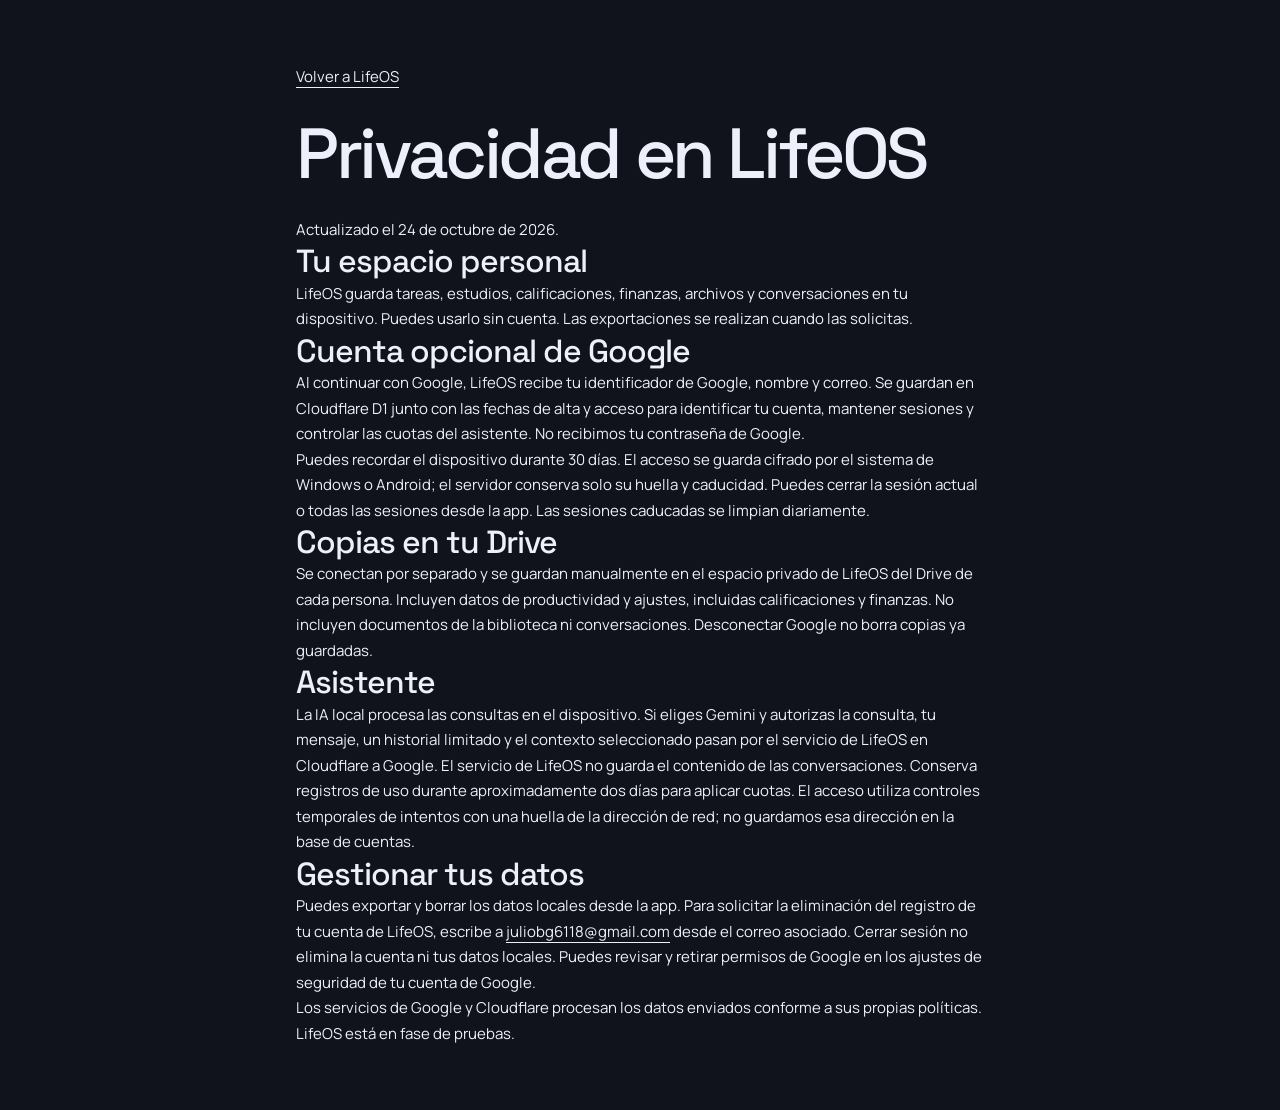
==== privacy.html @ 3baf035a "Publish LifeOS 1.5 downloads and account privacy information" ====
<!doctype html><html lang="es"><head><meta charset="utf-8"><meta name="viewport" content="width=device-width,initial-scale=1"><title>Privacidad · LifeOS</title><link rel="stylesheet" href="style.css"></head><body><main class="wrap" style="max-width:760px;padding-block:64px"><a href="./">Volver a LifeOS</a><h1>Privacidad en LifeOS</h1><p>Actualizado el 24 de octubre de 2026.</p><h2>Tu espacio personal</h2><p>LifeOS guarda tareas, estudios, calificaciones, finanzas, archivos y conversaciones en tu dispositivo. Puedes usarlo sin cuenta. Las exportaciones se realizan cuando las solicitas.</p><h2>Cuenta opcional de Google</h2><p>Al continuar con Google, LifeOS recibe tu identificador de Google, nombre y correo. Se guardan en Cloudflare D1 junto con las fechas de alta y acceso para identificar tu cuenta, mantener sesiones y controlar las cuotas del asistente. No recibimos tu contraseña de Google.</p><p>Puedes recordar el dispositivo durante 30 días. El acceso se guarda cifrado por el sistema de Windows o Android; el servidor conserva solo su huella y caducidad. Puedes cerrar la sesión actual o todas las sesiones desde la app. Las sesiones caducadas se limpian diariamente.</p><h2>Copias en tu Drive</h2><p>Se conectan por separado y se guardan manualmente en el espacio privado de LifeOS del Drive de cada persona. Incluyen datos de productividad y ajustes, incluidas calificaciones y finanzas. No incluyen documentos de la biblioteca ni conversaciones. Desconectar Google no borra copias ya guardadas.</p><h2>Asistente</h2><p>La IA local procesa las consultas en el dispositivo. Si eliges Gemini y autorizas la consulta, tu mensaje, un historial limitado y el contexto seleccionado pasan por el servicio de LifeOS en Cloudflare a Google. El servicio de LifeOS no guarda el contenido de las conversaciones. Conserva registros de uso durante aproximadamente dos días para aplicar cuotas. El acceso utiliza controles temporales de intentos con una huella de la dirección de red; no guardamos esa dirección en la base de cuentas.</p><h2>Gestionar tus datos</h2><p>Puedes exportar y borrar los datos locales desde la app. Para solicitar la eliminación del registro de tu cuenta de LifeOS, escribe a <a href="mailto:juliobg6118@gmail.com">juliobg6118@gmail.com</a> desde el correo asociado. Cerrar sesión no elimina la cuenta ni tus datos locales. Puedes revisar y retirar permisos de Google en los ajustes de seguridad de tu cuenta de Google.</p><p>Los servicios de Google y Cloudflare procesan los datos enviados conforme a sus propias políticas. LifeOS está en fase de pruebas.</p></main></body></html>
---- style.css ----
@font-face{font-family:Manrope;src:url('assets/Manrope.ttf') format('truetype');font-display:swap;font-weight:200 800}@font-face{font-family:Space;src:url('assets/SpaceGrotesk.ttf') format('truetype');font-display:swap;font-weight:300 700}
:root{color-scheme:dark;--bg:#10131b;--panel:#191e2a;--line:#303849;--text:#edf0fa;--muted:#a5b0c7;--purple:#b69aff;--cyan:#5de6ff}*{box-sizing:border-box}html{scroll-behavior:smooth;scroll-padding-top:30px}body{margin:0;background:var(--bg);color:var(--text);font:15px/1.7 Manrope,Arial,sans-serif}a{color:inherit;text-underline-offset:5px}a:focus-visible,summary:focus-visible{outline:3px solid var(--cyan);outline-offset:6px;border-radius:4px}.wrap{max-width:1160px;margin:auto;padding-inline:36px}.skip{position:fixed;top:-100px;left:20px;z-index:9;padding:10px 20px;background:var(--purple);color:var(--bg)}.skip:focus{top:15px}.masthead{min-height:109px;display:flex;align-items:center;justify-content:space-between;gap:25px}.brand{display:inline-flex;align-items:center;gap:12px;font:700 25px Space,Manrope,sans-serif;letter-spacing:-1px;text-decoration:none}.brand img{border-radius:9px}nav{display:flex;gap:30px;font-size:13px;color:var(--muted)}nav a{text-decoration:none}nav a:hover,.footer>a:last-child:hover{color:var(--purple)}.hero{display:grid;grid-template-columns:1fr 1fr;align-items:center;gap:68px;padding-top:55px;padding-bottom:105px}.release{display:inline-flex;gap:8px;align-items:center;color:#ccbaff;font-size:12px;letter-spacing:.1px}.dot{width:6px;height:6px;border-radius:50%;background:var(--purple)}h1,h2,h3,p{margin:0}h1,h2,h3{font-family:Space,Manrope,sans-serif}h1{font-size:clamp(48px,5.7vw,71px);line-height:1.06;letter-spacing:-3.4px;font-weight:500;margin:26px 0}h1 br{display:block}.intro>p{max-width:430px;color:var(--muted);font-size:16px;line-height:1.85}.hero-link{display:inline-flex;align-items:center;gap:24px;color:var(--purple);font-size:14px;margin-top:28px;text-decoration:none;font-weight:700}.hero-link span{font-size:24px}.preview{background:var(--panel);border:1px solid #3b4356;border-radius:18px;box-shadow:0 24px 60px #080a104d;transform:rotate(-2deg);overflow:hidden}.preview-top{display:flex;justify-content:space-between;align-items:center;gap:12px;padding:19px;border-bottom:1px solid var(--line);font-size:11px}.preview-top>span:first-child{display:flex;align-items:center;gap:9px;font-weight:700}.preview-tag{color:var(--muted);font-size:9px}.focus-demo{display:flex;justify-content:space-between;align-items:center;gap:15px;padding:29px 25px}.focus-demo>div:first-child{display:flex;flex-direction:column}.eyebrow{font-size:12px;color:var(--muted)}.timer{font:500 54px/1.5 Space,sans-serif;letter-spacing:-2px}.timer>span{color:var(--purple)}.focus-caption{font-size:10px;color:var(--muted)}.focus-ring{position:relative;width:109px;height:109px;flex-shrink:0}.focus-ring svg{width:100%;height:100%;transform:rotate(-90deg)}.focus-ring circle{stroke-width:4;fill:none}.track{stroke:#353d50}.progress{stroke:var(--purple);stroke-dasharray:210 270;stroke-linecap:round}.focus-ring>span{position:absolute;inset:0;display:grid;place-content:center;color:var(--purple);font-size:24px;padding-left:3px}.demo-list{padding:0 23px 22px}.demo-list>div{display:flex;align-items:center;gap:10px;border-top:1px solid var(--line);padding:15px 0;font-size:10px}.check{width:15px;height:15px;display:grid;place-content:center;background:var(--purple);border-radius:4px;color:var(--bg);font-size:11px}.check.empty{background:none;border:1px solid #66728b}.pill{margin-left:auto;font-size:8px;color:var(--muted);border:1px solid #414a5e;border-radius:4px;padding:1px 6px}.preview-bottom{display:flex;gap:12px;align-items:center;background:#232336;padding:17px 24px}.spark{font-size:25px;color:var(--purple)}.preview-bottom strong,.preview-bottom div>span{display:block;font-size:10px}.preview-bottom div>span{font-size:9px;color:var(--muted);margin-top:2px}.downloads{padding-bottom:75px}.section-heading{display:flex;justify-content:space-between;align-items:center;gap:20px;margin-bottom:28px}h2{font-size:32px;line-height:1.2;font-weight:500;letter-spacing:-1px}.section-heading p,.install-intro p{color:var(--muted);font-size:13px;margin-top:10px}.version{font:500 12px Space,sans-serif;padding:5px 12px;border:1px solid var(--line);border-radius:20px;color:var(--muted)}.platforms{display:grid;grid-template-columns:1fr 1fr;gap:22px}.platform{border:1px solid var(--line);border-radius:13px;padding:30px;display:flex;flex-direction:column;background:#151924}.android{border-top:3px solid var(--purple)}.windows{border-top:3px solid var(--cyan)}.platform-heading{display:flex;justify-content:space-between;align-items:center;margin-bottom:20px;color:var(--purple)}.windows .platform-heading{color:var(--cyan)}.format{color:var(--muted);font-size:11px}h3{font-size:30px;letter-spacing:-1px;font-weight:500}.platform-desc{font-size:13px;color:var(--muted);margin-top:8px}.platform ul{padding:0;list-style:none;line-height:2.2;font-size:12px;margin:23px 0 26px}.platform li:before{content:'✓';color:var(--purple);margin-right:10px}.download-button{display:flex;align-items:center;justify-content:space-between;background:var(--purple);color:#171025;padding:14px 18px;text-decoration:none;border-radius:7px;font-weight:800;font-size:13px;transition:background .15s}.download-button:hover{background:#c7afff}.download-button span{font-size:21px;line-height:1}.download-button.secondary{background:#232b3c;color:var(--text);border:1px solid #45506a;padding:13px 17px}.download-button.secondary:hover{background:#2f3b51}.download-note{font-size:11px;color:var(--muted);margin-top:17px;line-height:1.8}.warning strong{color:#f1c58a;font-weight:600}.download-footer{font-size:11px;color:var(--muted);text-align:center;margin-top:22px}.download-footer a{color:var(--text)}.included{background:#151924;border-block:1px solid var(--line)}.included-inner{display:grid;grid-template-columns:1fr 1.5fr;gap:100px;padding-top:45px;padding-bottom:45px;align-items:start}.included h2{font-size:29px}.included p{font-size:13px;color:var(--muted);margin-bottom:16px}.included p:last-child{margin-bottom:0}.included strong{color:var(--text);font-weight:600}.install{display:grid;grid-template-columns:1fr 1.5fr;gap:100px;padding-top:75px;padding-bottom:85px}.questions details{border-bottom:1px solid var(--line)}.questions details:first-child{border-top:1px solid var(--line)}summary{cursor:pointer;list-style:none;font-size:13px;font-weight:600;padding:19px 28px 19px 0;position:relative}summary::-webkit-details-marker{display:none}summary:after{content:'+';position:absolute;right:0;top:15px;color:var(--purple);font:24px Space,sans-serif}details[open] summary:after{content:'−'}.questions details>div{padding:0 22px 20px 0;font-size:12px;color:var(--muted)}.questions p+p{margin-top:12px}.footer{border-top:1px solid var(--line);display:flex;align-items:center;justify-content:space-between;gap:20px;min-height:108px;font-size:11px;color:var(--muted)}.footer .brand{color:var(--text);font-size:21px}.footer>a:last-child{text-decoration:none}::selection{background:#b69aff;color:#10131b}
.skip:not(:focus){clip-path:inset(50%);width:1px;height:1px;overflow:hidden;white-space:nowrap;padding:0}
.transfer-status{font-size:12px;color:var(--muted);margin-bottom:20px}.download-button[aria-disabled=true]{opacity:.55;cursor:wait}
@media(min-width:1450px){.hero{padding-top:80px;padding-bottom:115px}}
@media(max-width:850px){.wrap{padding-inline:25px}.hero{gap:30px;padding-top:40px;padding-bottom:75px}h1{letter-spacing:-2.5px}.preview-top{padding:14px}.focus-demo{padding:22px 17px}.timer{font-size:44px}.focus-ring{width:80px;height:80px}.focus-caption{font-size:8px}.demo-list{padding-inline:16px}.demo-list>div{font-size:9px}.pill{display:none}.included-inner,.install{gap:40px}.platform{padding:24px}.download-button{font-size:12px;padding-inline:14px}}
@media(max-width:620px){.wrap{padding-inline:22px}.masthead{min-height:85px}nav{gap:15px;font-size:11px}nav a:first-child{display:none}.brand{font-size:24px}.hero{grid-template-columns:1fr;gap:42px;padding-top:25px;padding-bottom:62px}.intro>p{font-size:15px;max-width:340px}h1{font-size:54px;letter-spacing:-2.7px;margin:23px 0}.hero-link{margin-top:20px}.preview{max-width:425px;transform:none;margin-inline:3px}.preview-top{padding:16px 19px}.preview-tag{font-size:9px}.focus-demo{padding:23px}.timer{font-size:51px}.focus-ring{width:96px;height:96px}.focus-caption{font-size:10px}.demo-list{padding-inline:22px}.demo-list>div{font-size:10px}.pill{display:block}h2{font-size:28px}.section-heading{align-items:start;margin-bottom:24px}.section-heading p{font-size:12px;max-width:240px}.version{font-size:10px;white-space:nowrap}.platforms{grid-template-columns:1fr;gap:20px}.platform{padding:26px}.download-button{font-size:13px;padding:15px 18px}.download-button.secondary{padding:14px 17px}.downloads{padding-bottom:45px}.download-footer{line-height:2}.download-footer a{display:block}.included-inner,.install{grid-template-columns:1fr;gap:25px}.included-inner{padding-top:34px;padding-bottom:34px}.included p{line-height:1.9}.install{padding-top:45px;padding-bottom:50px;gap:25px}.footer{padding-top:24px;padding-bottom:24px;display:grid;grid-template-columns:1fr 1fr;gap:12px}.footer .brand{font-size:22px}.footer p{text-align:right}.footer>a:last-child{grid-column:1/-1}summary{font-size:12px}.format{font-size:11px}}
@media(prefers-reduced-motion:reduce){html{scroll-behavior:auto}*{transition:none!important}}
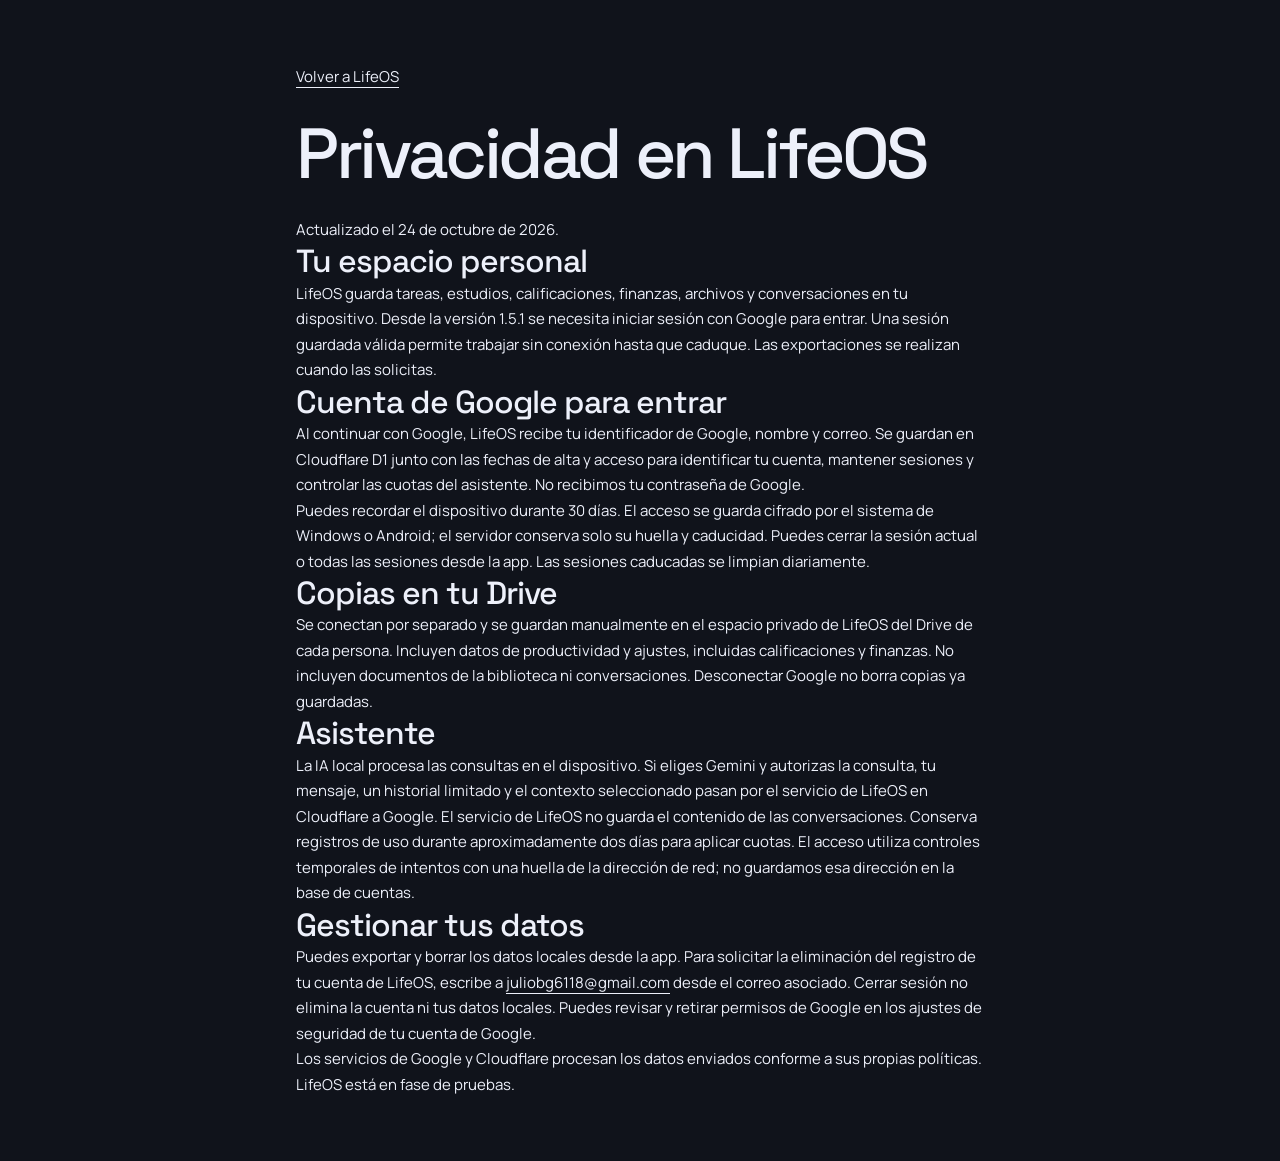
==== commit 987f74f5: "Publish LifeOS 1.5.1 with required sign-in" ====
--- a/privacy.html
+++ b/privacy.html
@@ -1 +1 @@
-<!doctype html><html lang="es"><head><meta charset="utf-8"><meta name="viewport" content="width=device-width,initial-scale=1"><title>Privacidad · LifeOS</title><link rel="stylesheet" href="style.css"></head><body><main class="wrap" style="max-width:760px;padding-block:64px"><a href="./">Volver a LifeOS</a><h1>Privacidad en LifeOS</h1><p>Actualizado el 24 de octubre de 2026.</p><h2>Tu espacio personal</h2><p>LifeOS guarda tareas, estudios, calificaciones, finanzas, archivos y conversaciones en tu dispositivo. Puedes usarlo sin cuenta. Las exportaciones se realizan cuando las solicitas.</p><h2>Cuenta opcional de Google</h2><p>Al continuar con Google, LifeOS recibe tu identificador de Google, nombre y correo. Se guardan en Cloudflare D1 junto con las fechas de alta y acceso para identificar tu cuenta, mantener sesiones y controlar las cuotas del asistente. No recibimos tu contraseña de Google.</p><p>Puedes recordar el dispositivo durante 30 días. El acceso se guarda cifrado por el sistema de Windows o Android; el servidor conserva solo su huella y caducidad. Puedes cerrar la sesión actual o todas las sesiones desde la app. Las sesiones caducadas se limpian diariamente.</p><h2>Copias en tu Drive</h2><p>Se conectan por separado y se guardan manualmente en el espacio privado de LifeOS del Drive de cada persona. Incluyen datos de productividad y ajustes, incluidas calificaciones y finanzas. No incluyen documentos de la biblioteca ni conversaciones. Desconectar Google no borra copias ya guardadas.</p><h2>Asistente</h2><p>La IA local procesa las consultas en el dispositivo. Si eliges Gemini y autorizas la consulta, tu mensaje, un historial limitado y el contexto seleccionado pasan por el servicio de LifeOS en Cloudflare a Google. El servicio de LifeOS no guarda el contenido de las conversaciones. Conserva registros de uso durante aproximadamente dos días para aplicar cuotas. El acceso utiliza controles temporales de intentos con una huella de la dirección de red; no guardamos esa dirección en la base de cuentas.</p><h2>Gestionar tus datos</h2><p>Puedes exportar y borrar los datos locales desde la app. Para solicitar la eliminación del registro de tu cuenta de LifeOS, escribe a <a href="mailto:juliobg6118@gmail.com">juliobg6118@gmail.com</a> desde el correo asociado. Cerrar sesión no elimina la cuenta ni tus datos locales. Puedes revisar y retirar permisos de Google en los ajustes de seguridad de tu cuenta de Google.</p><p>Los servicios de Google y Cloudflare procesan los datos enviados conforme a sus propias políticas. LifeOS está en fase de pruebas.</p></main></body></html>+<!doctype html><html lang="es"><head><meta charset="utf-8"><meta name="viewport" content="width=device-width,initial-scale=1"><title>Privacidad · LifeOS</title><link rel="stylesheet" href="style.css"></head><body><main class="wrap" style="max-width:760px;padding-block:64px"><a href="./">Volver a LifeOS</a><h1>Privacidad en LifeOS</h1><p>Actualizado el 24 de octubre de 2026.</p><h2>Tu espacio personal</h2><p>LifeOS guarda tareas, estudios, calificaciones, finanzas, archivos y conversaciones en tu dispositivo. Desde la versión 1.5.1 se necesita iniciar sesión con Google para entrar. Una sesión guardada válida permite trabajar sin conexión hasta que caduque. Las exportaciones se realizan cuando las solicitas.</p><h2>Cuenta de Google para entrar</h2><p>Al continuar con Google, LifeOS recibe tu identificador de Google, nombre y correo. Se guardan en Cloudflare D1 junto con las fechas de alta y acceso para identificar tu cuenta, mantener sesiones y controlar las cuotas del asistente. No recibimos tu contraseña de Google.</p><p>Puedes recordar el dispositivo durante 30 días. El acceso se guarda cifrado por el sistema de Windows o Android; el servidor conserva solo su huella y caducidad. Puedes cerrar la sesión actual o todas las sesiones desde la app. Las sesiones caducadas se limpian diariamente.</p><h2>Copias en tu Drive</h2><p>Se conectan por separado y se guardan manualmente en el espacio privado de LifeOS del Drive de cada persona. Incluyen datos de productividad y ajustes, incluidas calificaciones y finanzas. No incluyen documentos de la biblioteca ni conversaciones. Desconectar Google no borra copias ya guardadas.</p><h2>Asistente</h2><p>La IA local procesa las consultas en el dispositivo. Si eliges Gemini y autorizas la consulta, tu mensaje, un historial limitado y el contexto seleccionado pasan por el servicio de LifeOS en Cloudflare a Google. El servicio de LifeOS no guarda el contenido de las conversaciones. Conserva registros de uso durante aproximadamente dos días para aplicar cuotas. El acceso utiliza controles temporales de intentos con una huella de la dirección de red; no guardamos esa dirección en la base de cuentas.</p><h2>Gestionar tus datos</h2><p>Puedes exportar y borrar los datos locales desde la app. Para solicitar la eliminación del registro de tu cuenta de LifeOS, escribe a <a href="mailto:juliobg6118@gmail.com">juliobg6118@gmail.com</a> desde el correo asociado. Cerrar sesión no elimina la cuenta ni tus datos locales. Puedes revisar y retirar permisos de Google en los ajustes de seguridad de tu cuenta de Google.</p><p>Los servicios de Google y Cloudflare procesan los datos enviados conforme a sus propias políticas. LifeOS está en fase de pruebas.</p></main></body></html>
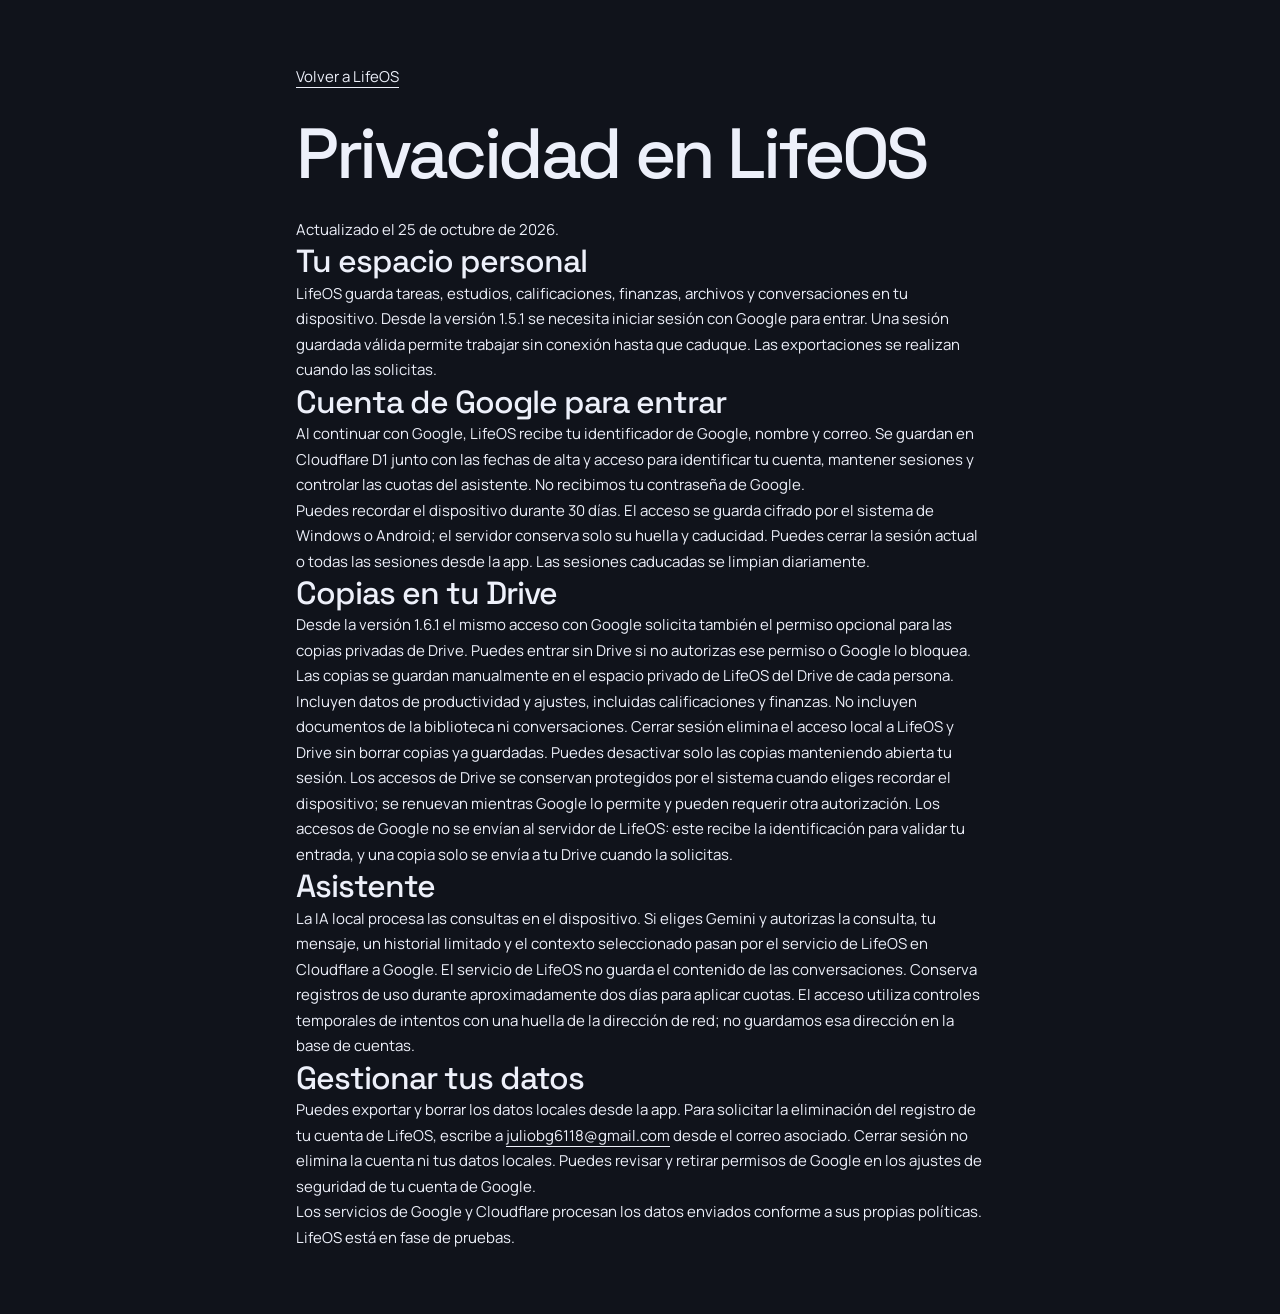
==== commit bb152822: "Ofrecer descargas 1.6.1 con acceso Google y Drive conjunto" ====
--- a/privacy.html
+++ b/privacy.html
@@ -1 +1 @@
-<!doctype html><html lang="es"><head><meta charset="utf-8"><meta name="viewport" content="width=device-width,initial-scale=1"><title>Privacidad · LifeOS</title><link rel="stylesheet" href="style.css"></head><body><main class="wrap" style="max-width:760px;padding-block:64px"><a href="./">Volver a LifeOS</a><h1>Privacidad en LifeOS</h1><p>Actualizado el 24 de octubre de 2026.</p><h2>Tu espacio personal</h2><p>LifeOS guarda tareas, estudios, calificaciones, finanzas, archivos y conversaciones en tu dispositivo. Desde la versión 1.5.1 se necesita iniciar sesión con Google para entrar. Una sesión guardada válida permite trabajar sin conexión hasta que caduque. Las exportaciones se realizan cuando las solicitas.</p><h2>Cuenta de Google para entrar</h2><p>Al continuar con Google, LifeOS recibe tu identificador de Google, nombre y correo. Se guardan en Cloudflare D1 junto con las fechas de alta y acceso para identificar tu cuenta, mantener sesiones y controlar las cuotas del asistente. No recibimos tu contraseña de Google.</p><p>Puedes recordar el dispositivo durante 30 días. El acceso se guarda cifrado por el sistema de Windows o Android; el servidor conserva solo su huella y caducidad. Puedes cerrar la sesión actual o todas las sesiones desde la app. Las sesiones caducadas se limpian diariamente.</p><h2>Copias en tu Drive</h2><p>Se conectan por separado y se guardan manualmente en el espacio privado de LifeOS del Drive de cada persona. Incluyen datos de productividad y ajustes, incluidas calificaciones y finanzas. No incluyen documentos de la biblioteca ni conversaciones. Desconectar Google no borra copias ya guardadas.</p><h2>Asistente</h2><p>La IA local procesa las consultas en el dispositivo. Si eliges Gemini y autorizas la consulta, tu mensaje, un historial limitado y el contexto seleccionado pasan por el servicio de LifeOS en Cloudflare a Google. El servicio de LifeOS no guarda el contenido de las conversaciones. Conserva registros de uso durante aproximadamente dos días para aplicar cuotas. El acceso utiliza controles temporales de intentos con una huella de la dirección de red; no guardamos esa dirección en la base de cuentas.</p><h2>Gestionar tus datos</h2><p>Puedes exportar y borrar los datos locales desde la app. Para solicitar la eliminación del registro de tu cuenta de LifeOS, escribe a <a href="mailto:juliobg6118@gmail.com">juliobg6118@gmail.com</a> desde el correo asociado. Cerrar sesión no elimina la cuenta ni tus datos locales. Puedes revisar y retirar permisos de Google en los ajustes de seguridad de tu cuenta de Google.</p><p>Los servicios de Google y Cloudflare procesan los datos enviados conforme a sus propias políticas. LifeOS está en fase de pruebas.</p></main></body></html>+<!doctype html><html lang="es"><head><meta charset="utf-8"><meta name="viewport" content="width=device-width,initial-scale=1"><title>Privacidad · LifeOS</title><link rel="stylesheet" href="style.css"></head><body><main class="wrap" style="max-width:760px;padding-block:64px"><a href="./">Volver a LifeOS</a><h1>Privacidad en LifeOS</h1><p>Actualizado el 25 de octubre de 2026.</p><h2>Tu espacio personal</h2><p>LifeOS guarda tareas, estudios, calificaciones, finanzas, archivos y conversaciones en tu dispositivo. Desde la versión 1.5.1 se necesita iniciar sesión con Google para entrar. Una sesión guardada válida permite trabajar sin conexión hasta que caduque. Las exportaciones se realizan cuando las solicitas.</p><h2>Cuenta de Google para entrar</h2><p>Al continuar con Google, LifeOS recibe tu identificador de Google, nombre y correo. Se guardan en Cloudflare D1 junto con las fechas de alta y acceso para identificar tu cuenta, mantener sesiones y controlar las cuotas del asistente. No recibimos tu contraseña de Google.</p><p>Puedes recordar el dispositivo durante 30 días. El acceso se guarda cifrado por el sistema de Windows o Android; el servidor conserva solo su huella y caducidad. Puedes cerrar la sesión actual o todas las sesiones desde la app. Las sesiones caducadas se limpian diariamente.</p><h2>Copias en tu Drive</h2><p>Desde la versión 1.6.1 el mismo acceso con Google solicita también el permiso opcional para las copias privadas de Drive. Puedes entrar sin Drive si no autorizas ese permiso o Google lo bloquea. Las copias se guardan manualmente en el espacio privado de LifeOS del Drive de cada persona. Incluyen datos de productividad y ajustes, incluidas calificaciones y finanzas. No incluyen documentos de la biblioteca ni conversaciones. Cerrar sesión elimina el acceso local a LifeOS y Drive sin borrar copias ya guardadas. Puedes desactivar solo las copias manteniendo abierta tu sesión. Los accesos de Drive se conservan protegidos por el sistema cuando eliges recordar el dispositivo; se renuevan mientras Google lo permite y pueden requerir otra autorización. Los accesos de Google no se envían al servidor de LifeOS: este recibe la identificación para validar tu entrada, y una copia solo se envía a tu Drive cuando la solicitas.</p><h2>Asistente</h2><p>La IA local procesa las consultas en el dispositivo. Si eliges Gemini y autorizas la consulta, tu mensaje, un historial limitado y el contexto seleccionado pasan por el servicio de LifeOS en Cloudflare a Google. El servicio de LifeOS no guarda el contenido de las conversaciones. Conserva registros de uso durante aproximadamente dos días para aplicar cuotas. El acceso utiliza controles temporales de intentos con una huella de la dirección de red; no guardamos esa dirección en la base de cuentas.</p><h2>Gestionar tus datos</h2><p>Puedes exportar y borrar los datos locales desde la app. Para solicitar la eliminación del registro de tu cuenta de LifeOS, escribe a <a href="mailto:juliobg6118@gmail.com">juliobg6118@gmail.com</a> desde el correo asociado. Cerrar sesión no elimina la cuenta ni tus datos locales. Puedes revisar y retirar permisos de Google en los ajustes de seguridad de tu cuenta de Google.</p><p>Los servicios de Google y Cloudflare procesan los datos enviados conforme a sus propias políticas. LifeOS está en fase de pruebas.</p></main></body></html>
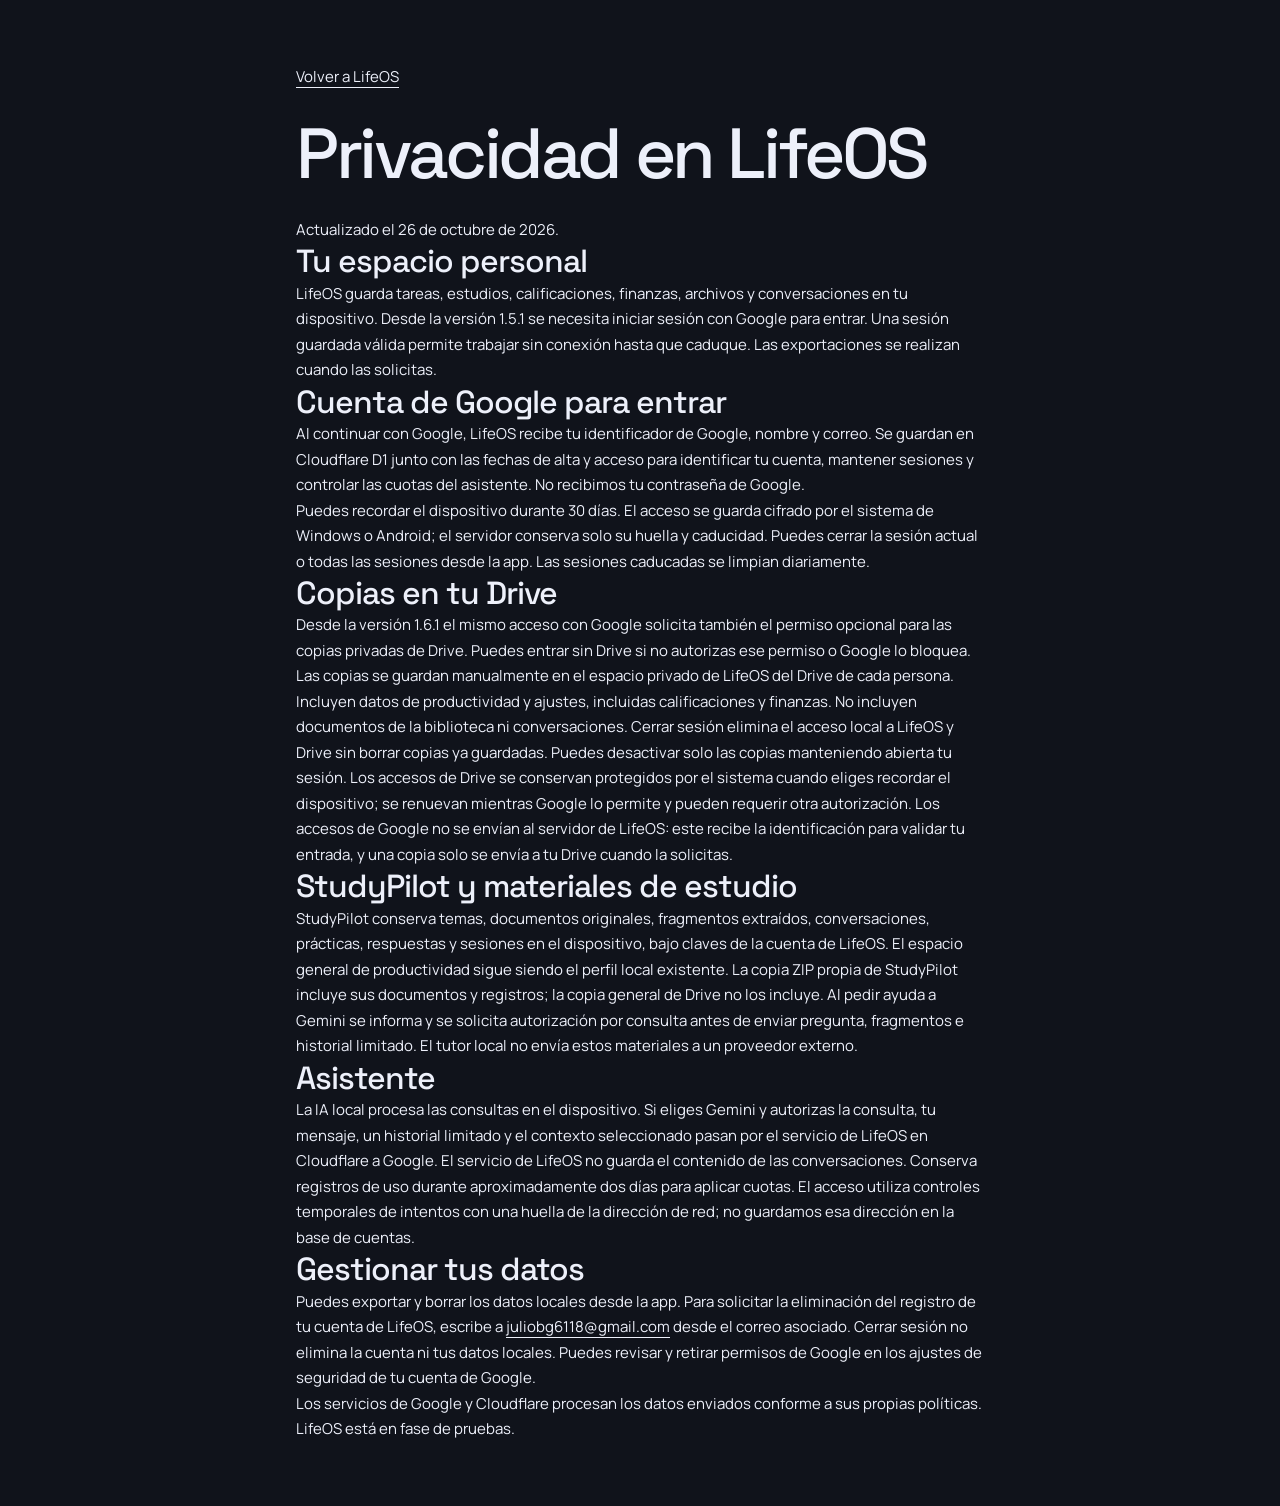
==== commit 23696a02: "Publicar descargas 1.7.0 con StudyPilot y gráficos 3D" ====
--- a/privacy.html
+++ b/privacy.html
@@ -1 +1 @@
-<!doctype html><html lang="es"><head><meta charset="utf-8"><meta name="viewport" content="width=device-width,initial-scale=1"><title>Privacidad · LifeOS</title><link rel="stylesheet" href="style.css"></head><body><main class="wrap" style="max-width:760px;padding-block:64px"><a href="./">Volver a LifeOS</a><h1>Privacidad en LifeOS</h1><p>Actualizado el 25 de octubre de 2026.</p><h2>Tu espacio personal</h2><p>LifeOS guarda tareas, estudios, calificaciones, finanzas, archivos y conversaciones en tu dispositivo. Desde la versión 1.5.1 se necesita iniciar sesión con Google para entrar. Una sesión guardada válida permite trabajar sin conexión hasta que caduque. Las exportaciones se realizan cuando las solicitas.</p><h2>Cuenta de Google para entrar</h2><p>Al continuar con Google, LifeOS recibe tu identificador de Google, nombre y correo. Se guardan en Cloudflare D1 junto con las fechas de alta y acceso para identificar tu cuenta, mantener sesiones y controlar las cuotas del asistente. No recibimos tu contraseña de Google.</p><p>Puedes recordar el dispositivo durante 30 días. El acceso se guarda cifrado por el sistema de Windows o Android; el servidor conserva solo su huella y caducidad. Puedes cerrar la sesión actual o todas las sesiones desde la app. Las sesiones caducadas se limpian diariamente.</p><h2>Copias en tu Drive</h2><p>Desde la versión 1.6.1 el mismo acceso con Google solicita también el permiso opcional para las copias privadas de Drive. Puedes entrar sin Drive si no autorizas ese permiso o Google lo bloquea. Las copias se guardan manualmente en el espacio privado de LifeOS del Drive de cada persona. Incluyen datos de productividad y ajustes, incluidas calificaciones y finanzas. No incluyen documentos de la biblioteca ni conversaciones. Cerrar sesión elimina el acceso local a LifeOS y Drive sin borrar copias ya guardadas. Puedes desactivar solo las copias manteniendo abierta tu sesión. Los accesos de Drive se conservan protegidos por el sistema cuando eliges recordar el dispositivo; se renuevan mientras Google lo permite y pueden requerir otra autorización. Los accesos de Google no se envían al servidor de LifeOS: este recibe la identificación para validar tu entrada, y una copia solo se envía a tu Drive cuando la solicitas.</p><h2>Asistente</h2><p>La IA local procesa las consultas en el dispositivo. Si eliges Gemini y autorizas la consulta, tu mensaje, un historial limitado y el contexto seleccionado pasan por el servicio de LifeOS en Cloudflare a Google. El servicio de LifeOS no guarda el contenido de las conversaciones. Conserva registros de uso durante aproximadamente dos días para aplicar cuotas. El acceso utiliza controles temporales de intentos con una huella de la dirección de red; no guardamos esa dirección en la base de cuentas.</p><h2>Gestionar tus datos</h2><p>Puedes exportar y borrar los datos locales desde la app. Para solicitar la eliminación del registro de tu cuenta de LifeOS, escribe a <a href="mailto:juliobg6118@gmail.com">juliobg6118@gmail.com</a> desde el correo asociado. Cerrar sesión no elimina la cuenta ni tus datos locales. Puedes revisar y retirar permisos de Google en los ajustes de seguridad de tu cuenta de Google.</p><p>Los servicios de Google y Cloudflare procesan los datos enviados conforme a sus propias políticas. LifeOS está en fase de pruebas.</p></main></body></html>+<!doctype html><html lang="es"><head><meta charset="utf-8"><meta name="viewport" content="width=device-width,initial-scale=1"><title>Privacidad · LifeOS</title><link rel="stylesheet" href="style.css"></head><body><main class="wrap" style="max-width:760px;padding-block:64px"><a href="./">Volver a LifeOS</a><h1>Privacidad en LifeOS</h1><p>Actualizado el 26 de octubre de 2026.</p><h2>Tu espacio personal</h2><p>LifeOS guarda tareas, estudios, calificaciones, finanzas, archivos y conversaciones en tu dispositivo. Desde la versión 1.5.1 se necesita iniciar sesión con Google para entrar. Una sesión guardada válida permite trabajar sin conexión hasta que caduque. Las exportaciones se realizan cuando las solicitas.</p><h2>Cuenta de Google para entrar</h2><p>Al continuar con Google, LifeOS recibe tu identificador de Google, nombre y correo. Se guardan en Cloudflare D1 junto con las fechas de alta y acceso para identificar tu cuenta, mantener sesiones y controlar las cuotas del asistente. No recibimos tu contraseña de Google.</p><p>Puedes recordar el dispositivo durante 30 días. El acceso se guarda cifrado por el sistema de Windows o Android; el servidor conserva solo su huella y caducidad. Puedes cerrar la sesión actual o todas las sesiones desde la app. Las sesiones caducadas se limpian diariamente.</p><h2>Copias en tu Drive</h2><p>Desde la versión 1.6.1 el mismo acceso con Google solicita también el permiso opcional para las copias privadas de Drive. Puedes entrar sin Drive si no autorizas ese permiso o Google lo bloquea. Las copias se guardan manualmente en el espacio privado de LifeOS del Drive de cada persona. Incluyen datos de productividad y ajustes, incluidas calificaciones y finanzas. No incluyen documentos de la biblioteca ni conversaciones. Cerrar sesión elimina el acceso local a LifeOS y Drive sin borrar copias ya guardadas. Puedes desactivar solo las copias manteniendo abierta tu sesión. Los accesos de Drive se conservan protegidos por el sistema cuando eliges recordar el dispositivo; se renuevan mientras Google lo permite y pueden requerir otra autorización. Los accesos de Google no se envían al servidor de LifeOS: este recibe la identificación para validar tu entrada, y una copia solo se envía a tu Drive cuando la solicitas.</p><h2>StudyPilot y materiales de estudio</h2><p>StudyPilot conserva temas, documentos originales, fragmentos extraídos, conversaciones, prácticas, respuestas y sesiones en el dispositivo, bajo claves de la cuenta de LifeOS. El espacio general de productividad sigue siendo el perfil local existente. La copia ZIP propia de StudyPilot incluye sus documentos y registros; la copia general de Drive no los incluye. Al pedir ayuda a Gemini se informa y se solicita autorización por consulta antes de enviar pregunta, fragmentos e historial limitado. El tutor local no envía estos materiales a un proveedor externo.</p><h2>Asistente</h2><p>La IA local procesa las consultas en el dispositivo. Si eliges Gemini y autorizas la consulta, tu mensaje, un historial limitado y el contexto seleccionado pasan por el servicio de LifeOS en Cloudflare a Google. El servicio de LifeOS no guarda el contenido de las conversaciones. Conserva registros de uso durante aproximadamente dos días para aplicar cuotas. El acceso utiliza controles temporales de intentos con una huella de la dirección de red; no guardamos esa dirección en la base de cuentas.</p><h2>Gestionar tus datos</h2><p>Puedes exportar y borrar los datos locales desde la app. Para solicitar la eliminación del registro de tu cuenta de LifeOS, escribe a <a href="mailto:juliobg6118@gmail.com">juliobg6118@gmail.com</a> desde el correo asociado. Cerrar sesión no elimina la cuenta ni tus datos locales. Puedes revisar y retirar permisos de Google en los ajustes de seguridad de tu cuenta de Google.</p><p>Los servicios de Google y Cloudflare procesan los datos enviados conforme a sus propias políticas. LifeOS está en fase de pruebas.</p></main></body></html>
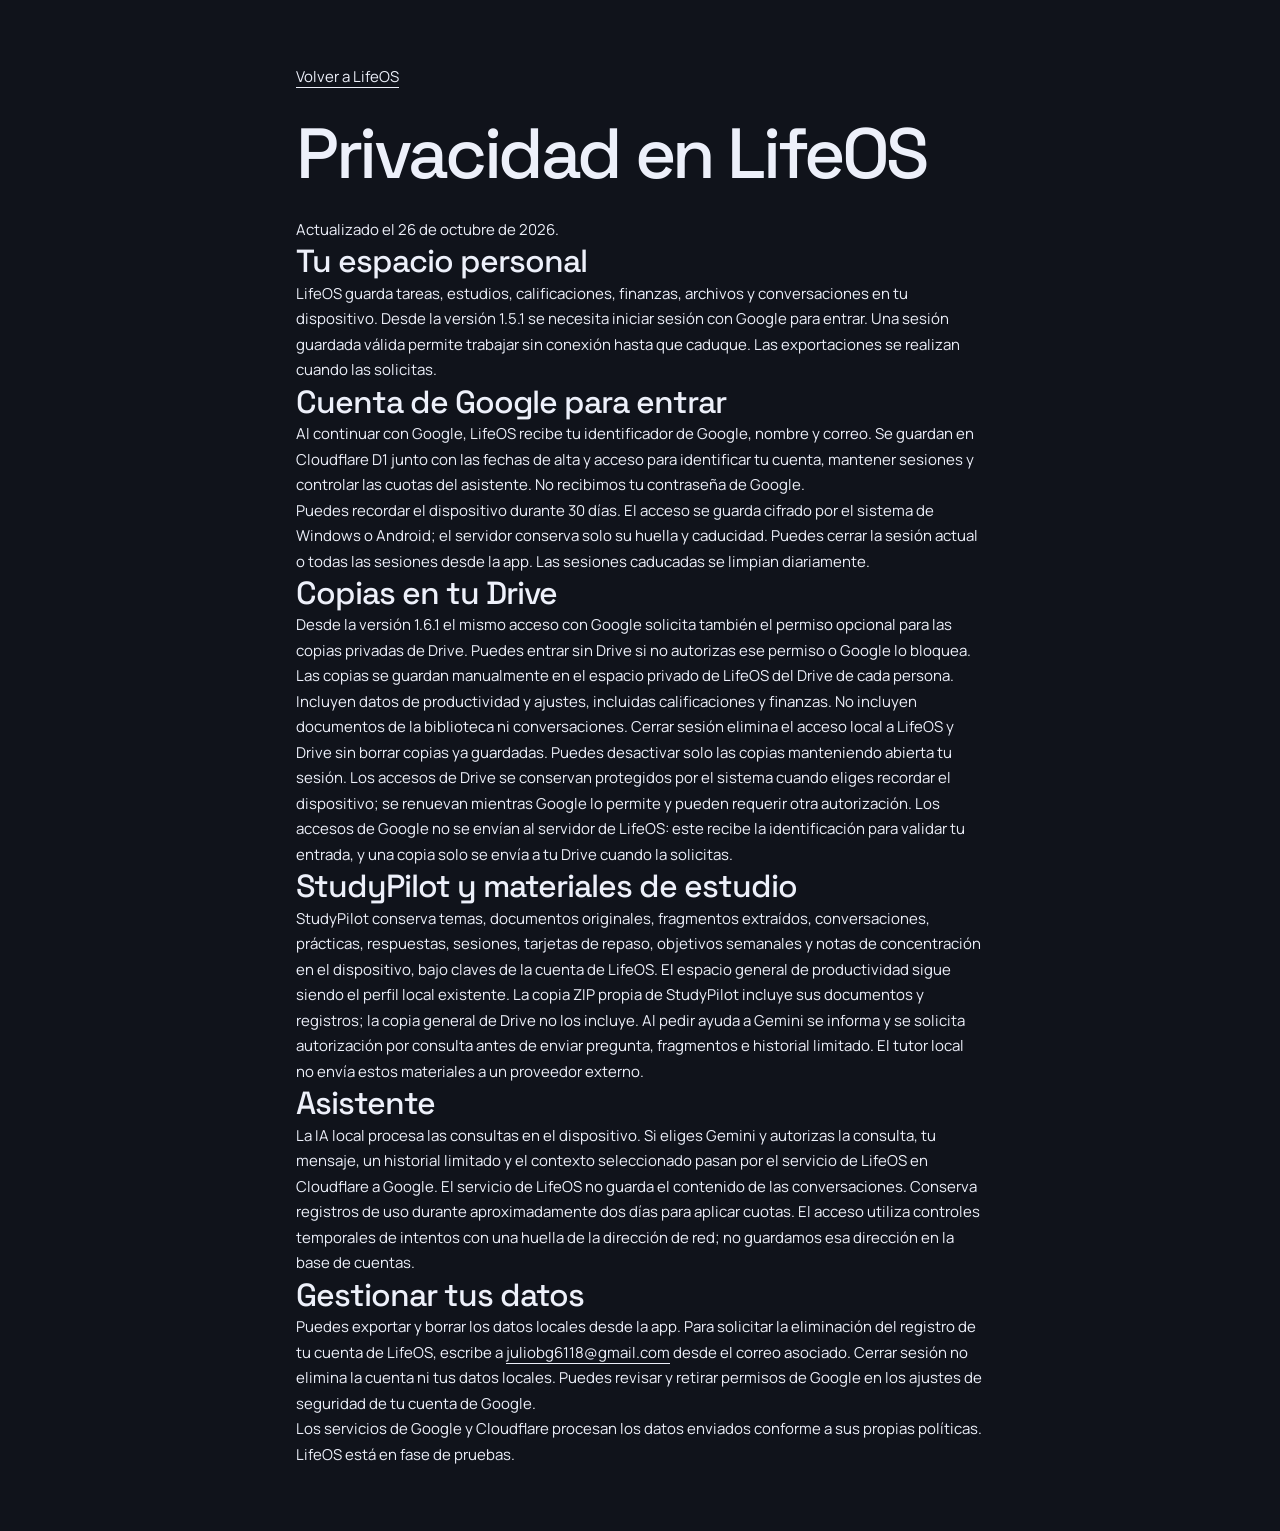
==== commit a93a1131: "Publish LifeOS 1.8 downloads and study tools information" ====
--- a/privacy.html
+++ b/privacy.html
@@ -1 +1 @@
-<!doctype html><html lang="es"><head><meta charset="utf-8"><meta name="viewport" content="width=device-width,initial-scale=1"><title>Privacidad · LifeOS</title><link rel="stylesheet" href="style.css"></head><body><main class="wrap" style="max-width:760px;padding-block:64px"><a href="./">Volver a LifeOS</a><h1>Privacidad en LifeOS</h1><p>Actualizado el 26 de octubre de 2026.</p><h2>Tu espacio personal</h2><p>LifeOS guarda tareas, estudios, calificaciones, finanzas, archivos y conversaciones en tu dispositivo. Desde la versión 1.5.1 se necesita iniciar sesión con Google para entrar. Una sesión guardada válida permite trabajar sin conexión hasta que caduque. Las exportaciones se realizan cuando las solicitas.</p><h2>Cuenta de Google para entrar</h2><p>Al continuar con Google, LifeOS recibe tu identificador de Google, nombre y correo. Se guardan en Cloudflare D1 junto con las fechas de alta y acceso para identificar tu cuenta, mantener sesiones y controlar las cuotas del asistente. No recibimos tu contraseña de Google.</p><p>Puedes recordar el dispositivo durante 30 días. El acceso se guarda cifrado por el sistema de Windows o Android; el servidor conserva solo su huella y caducidad. Puedes cerrar la sesión actual o todas las sesiones desde la app. Las sesiones caducadas se limpian diariamente.</p><h2>Copias en tu Drive</h2><p>Desde la versión 1.6.1 el mismo acceso con Google solicita también el permiso opcional para las copias privadas de Drive. Puedes entrar sin Drive si no autorizas ese permiso o Google lo bloquea. Las copias se guardan manualmente en el espacio privado de LifeOS del Drive de cada persona. Incluyen datos de productividad y ajustes, incluidas calificaciones y finanzas. No incluyen documentos de la biblioteca ni conversaciones. Cerrar sesión elimina el acceso local a LifeOS y Drive sin borrar copias ya guardadas. Puedes desactivar solo las copias manteniendo abierta tu sesión. Los accesos de Drive se conservan protegidos por el sistema cuando eliges recordar el dispositivo; se renuevan mientras Google lo permite y pueden requerir otra autorización. Los accesos de Google no se envían al servidor de LifeOS: este recibe la identificación para validar tu entrada, y una copia solo se envía a tu Drive cuando la solicitas.</p><h2>StudyPilot y materiales de estudio</h2><p>StudyPilot conserva temas, documentos originales, fragmentos extraídos, conversaciones, prácticas, respuestas y sesiones en el dispositivo, bajo claves de la cuenta de LifeOS. El espacio general de productividad sigue siendo el perfil local existente. La copia ZIP propia de StudyPilot incluye sus documentos y registros; la copia general de Drive no los incluye. Al pedir ayuda a Gemini se informa y se solicita autorización por consulta antes de enviar pregunta, fragmentos e historial limitado. El tutor local no envía estos materiales a un proveedor externo.</p><h2>Asistente</h2><p>La IA local procesa las consultas en el dispositivo. Si eliges Gemini y autorizas la consulta, tu mensaje, un historial limitado y el contexto seleccionado pasan por el servicio de LifeOS en Cloudflare a Google. El servicio de LifeOS no guarda el contenido de las conversaciones. Conserva registros de uso durante aproximadamente dos días para aplicar cuotas. El acceso utiliza controles temporales de intentos con una huella de la dirección de red; no guardamos esa dirección en la base de cuentas.</p><h2>Gestionar tus datos</h2><p>Puedes exportar y borrar los datos locales desde la app. Para solicitar la eliminación del registro de tu cuenta de LifeOS, escribe a <a href="mailto:juliobg6118@gmail.com">juliobg6118@gmail.com</a> desde el correo asociado. Cerrar sesión no elimina la cuenta ni tus datos locales. Puedes revisar y retirar permisos de Google en los ajustes de seguridad de tu cuenta de Google.</p><p>Los servicios de Google y Cloudflare procesan los datos enviados conforme a sus propias políticas. LifeOS está en fase de pruebas.</p></main></body></html>+<!doctype html><html lang="es"><head><meta charset="utf-8"><meta name="viewport" content="width=device-width,initial-scale=1"><title>Privacidad · LifeOS</title><link rel="stylesheet" href="style.css"></head><body><main class="wrap" style="max-width:760px;padding-block:64px"><a href="./">Volver a LifeOS</a><h1>Privacidad en LifeOS</h1><p>Actualizado el 26 de octubre de 2026.</p><h2>Tu espacio personal</h2><p>LifeOS guarda tareas, estudios, calificaciones, finanzas, archivos y conversaciones en tu dispositivo. Desde la versión 1.5.1 se necesita iniciar sesión con Google para entrar. Una sesión guardada válida permite trabajar sin conexión hasta que caduque. Las exportaciones se realizan cuando las solicitas.</p><h2>Cuenta de Google para entrar</h2><p>Al continuar con Google, LifeOS recibe tu identificador de Google, nombre y correo. Se guardan en Cloudflare D1 junto con las fechas de alta y acceso para identificar tu cuenta, mantener sesiones y controlar las cuotas del asistente. No recibimos tu contraseña de Google.</p><p>Puedes recordar el dispositivo durante 30 días. El acceso se guarda cifrado por el sistema de Windows o Android; el servidor conserva solo su huella y caducidad. Puedes cerrar la sesión actual o todas las sesiones desde la app. Las sesiones caducadas se limpian diariamente.</p><h2>Copias en tu Drive</h2><p>Desde la versión 1.6.1 el mismo acceso con Google solicita también el permiso opcional para las copias privadas de Drive. Puedes entrar sin Drive si no autorizas ese permiso o Google lo bloquea. Las copias se guardan manualmente en el espacio privado de LifeOS del Drive de cada persona. Incluyen datos de productividad y ajustes, incluidas calificaciones y finanzas. No incluyen documentos de la biblioteca ni conversaciones. Cerrar sesión elimina el acceso local a LifeOS y Drive sin borrar copias ya guardadas. Puedes desactivar solo las copias manteniendo abierta tu sesión. Los accesos de Drive se conservan protegidos por el sistema cuando eliges recordar el dispositivo; se renuevan mientras Google lo permite y pueden requerir otra autorización. Los accesos de Google no se envían al servidor de LifeOS: este recibe la identificación para validar tu entrada, y una copia solo se envía a tu Drive cuando la solicitas.</p><h2>StudyPilot y materiales de estudio</h2><p>StudyPilot conserva temas, documentos originales, fragmentos extraídos, conversaciones, prácticas, respuestas, sesiones, tarjetas de repaso, objetivos semanales y notas de concentración en el dispositivo, bajo claves de la cuenta de LifeOS. El espacio general de productividad sigue siendo el perfil local existente. La copia ZIP propia de StudyPilot incluye sus documentos y registros; la copia general de Drive no los incluye. Al pedir ayuda a Gemini se informa y se solicita autorización por consulta antes de enviar pregunta, fragmentos e historial limitado. El tutor local no envía estos materiales a un proveedor externo.</p><h2>Asistente</h2><p>La IA local procesa las consultas en el dispositivo. Si eliges Gemini y autorizas la consulta, tu mensaje, un historial limitado y el contexto seleccionado pasan por el servicio de LifeOS en Cloudflare a Google. El servicio de LifeOS no guarda el contenido de las conversaciones. Conserva registros de uso durante aproximadamente dos días para aplicar cuotas. El acceso utiliza controles temporales de intentos con una huella de la dirección de red; no guardamos esa dirección en la base de cuentas.</p><h2>Gestionar tus datos</h2><p>Puedes exportar y borrar los datos locales desde la app. Para solicitar la eliminación del registro de tu cuenta de LifeOS, escribe a <a href="mailto:juliobg6118@gmail.com">juliobg6118@gmail.com</a> desde el correo asociado. Cerrar sesión no elimina la cuenta ni tus datos locales. Puedes revisar y retirar permisos de Google en los ajustes de seguridad de tu cuenta de Google.</p><p>Los servicios de Google y Cloudflare procesan los datos enviados conforme a sus propias políticas. LifeOS está en fase de pruebas.</p></main></body></html>
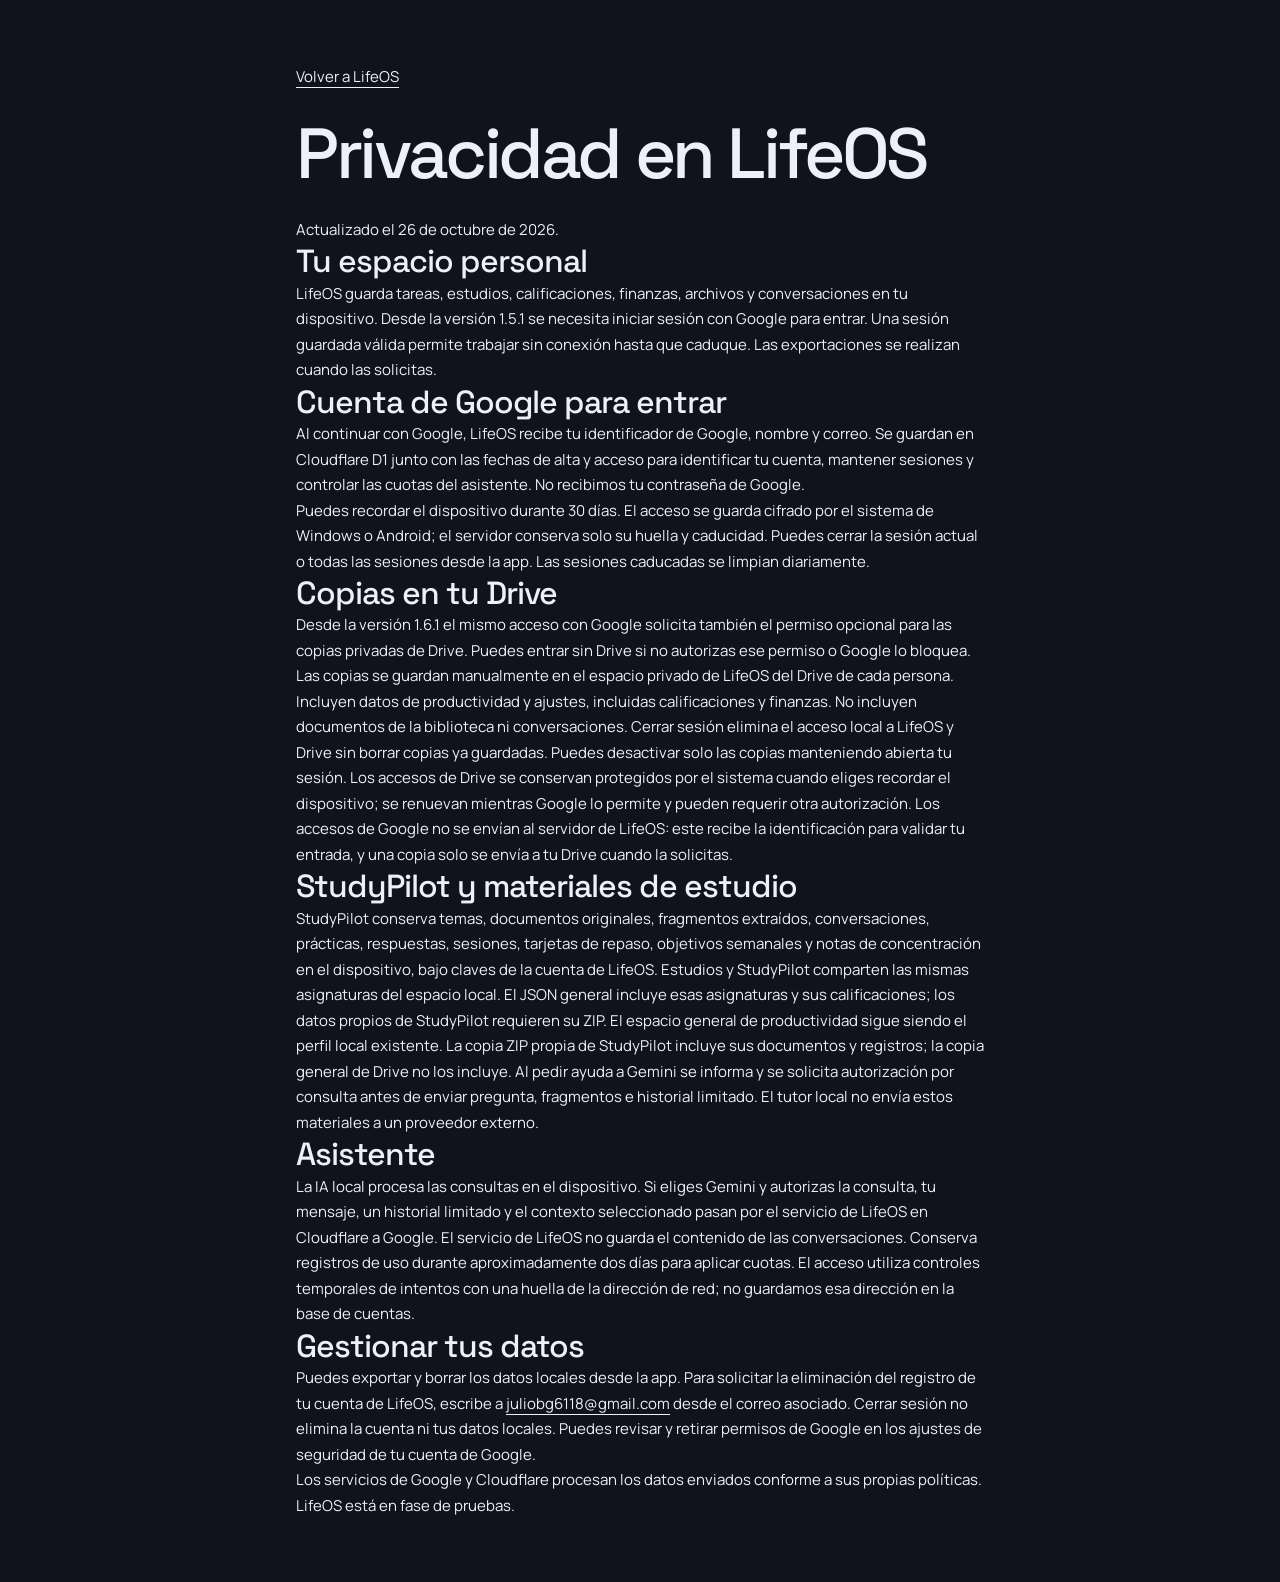
==== commit 2363beeb: "Publish LifeOS 1.8.1 shared subjects fix" ====
--- a/privacy.html
+++ b/privacy.html
@@ -1 +1 @@
-<!doctype html><html lang="es"><head><meta charset="utf-8"><meta name="viewport" content="width=device-width,initial-scale=1"><title>Privacidad · LifeOS</title><link rel="stylesheet" href="style.css"></head><body><main class="wrap" style="max-width:760px;padding-block:64px"><a href="./">Volver a LifeOS</a><h1>Privacidad en LifeOS</h1><p>Actualizado el 26 de octubre de 2026.</p><h2>Tu espacio personal</h2><p>LifeOS guarda tareas, estudios, calificaciones, finanzas, archivos y conversaciones en tu dispositivo. Desde la versión 1.5.1 se necesita iniciar sesión con Google para entrar. Una sesión guardada válida permite trabajar sin conexión hasta que caduque. Las exportaciones se realizan cuando las solicitas.</p><h2>Cuenta de Google para entrar</h2><p>Al continuar con Google, LifeOS recibe tu identificador de Google, nombre y correo. Se guardan en Cloudflare D1 junto con las fechas de alta y acceso para identificar tu cuenta, mantener sesiones y controlar las cuotas del asistente. No recibimos tu contraseña de Google.</p><p>Puedes recordar el dispositivo durante 30 días. El acceso se guarda cifrado por el sistema de Windows o Android; el servidor conserva solo su huella y caducidad. Puedes cerrar la sesión actual o todas las sesiones desde la app. Las sesiones caducadas se limpian diariamente.</p><h2>Copias en tu Drive</h2><p>Desde la versión 1.6.1 el mismo acceso con Google solicita también el permiso opcional para las copias privadas de Drive. Puedes entrar sin Drive si no autorizas ese permiso o Google lo bloquea. Las copias se guardan manualmente en el espacio privado de LifeOS del Drive de cada persona. Incluyen datos de productividad y ajustes, incluidas calificaciones y finanzas. No incluyen documentos de la biblioteca ni conversaciones. Cerrar sesión elimina el acceso local a LifeOS y Drive sin borrar copias ya guardadas. Puedes desactivar solo las copias manteniendo abierta tu sesión. Los accesos de Drive se conservan protegidos por el sistema cuando eliges recordar el dispositivo; se renuevan mientras Google lo permite y pueden requerir otra autorización. Los accesos de Google no se envían al servidor de LifeOS: este recibe la identificación para validar tu entrada, y una copia solo se envía a tu Drive cuando la solicitas.</p><h2>StudyPilot y materiales de estudio</h2><p>StudyPilot conserva temas, documentos originales, fragmentos extraídos, conversaciones, prácticas, respuestas, sesiones, tarjetas de repaso, objetivos semanales y notas de concentración en el dispositivo, bajo claves de la cuenta de LifeOS. El espacio general de productividad sigue siendo el perfil local existente. La copia ZIP propia de StudyPilot incluye sus documentos y registros; la copia general de Drive no los incluye. Al pedir ayuda a Gemini se informa y se solicita autorización por consulta antes de enviar pregunta, fragmentos e historial limitado. El tutor local no envía estos materiales a un proveedor externo.</p><h2>Asistente</h2><p>La IA local procesa las consultas en el dispositivo. Si eliges Gemini y autorizas la consulta, tu mensaje, un historial limitado y el contexto seleccionado pasan por el servicio de LifeOS en Cloudflare a Google. El servicio de LifeOS no guarda el contenido de las conversaciones. Conserva registros de uso durante aproximadamente dos días para aplicar cuotas. El acceso utiliza controles temporales de intentos con una huella de la dirección de red; no guardamos esa dirección en la base de cuentas.</p><h2>Gestionar tus datos</h2><p>Puedes exportar y borrar los datos locales desde la app. Para solicitar la eliminación del registro de tu cuenta de LifeOS, escribe a <a href="mailto:juliobg6118@gmail.com">juliobg6118@gmail.com</a> desde el correo asociado. Cerrar sesión no elimina la cuenta ni tus datos locales. Puedes revisar y retirar permisos de Google en los ajustes de seguridad de tu cuenta de Google.</p><p>Los servicios de Google y Cloudflare procesan los datos enviados conforme a sus propias políticas. LifeOS está en fase de pruebas.</p></main></body></html>+<!doctype html><html lang="es"><head><meta charset="utf-8"><meta name="viewport" content="width=device-width,initial-scale=1"><title>Privacidad · LifeOS</title><link rel="stylesheet" href="style.css"></head><body><main class="wrap" style="max-width:760px;padding-block:64px"><a href="./">Volver a LifeOS</a><h1>Privacidad en LifeOS</h1><p>Actualizado el 26 de octubre de 2026.</p><h2>Tu espacio personal</h2><p>LifeOS guarda tareas, estudios, calificaciones, finanzas, archivos y conversaciones en tu dispositivo. Desde la versión 1.5.1 se necesita iniciar sesión con Google para entrar. Una sesión guardada válida permite trabajar sin conexión hasta que caduque. Las exportaciones se realizan cuando las solicitas.</p><h2>Cuenta de Google para entrar</h2><p>Al continuar con Google, LifeOS recibe tu identificador de Google, nombre y correo. Se guardan en Cloudflare D1 junto con las fechas de alta y acceso para identificar tu cuenta, mantener sesiones y controlar las cuotas del asistente. No recibimos tu contraseña de Google.</p><p>Puedes recordar el dispositivo durante 30 días. El acceso se guarda cifrado por el sistema de Windows o Android; el servidor conserva solo su huella y caducidad. Puedes cerrar la sesión actual o todas las sesiones desde la app. Las sesiones caducadas se limpian diariamente.</p><h2>Copias en tu Drive</h2><p>Desde la versión 1.6.1 el mismo acceso con Google solicita también el permiso opcional para las copias privadas de Drive. Puedes entrar sin Drive si no autorizas ese permiso o Google lo bloquea. Las copias se guardan manualmente en el espacio privado de LifeOS del Drive de cada persona. Incluyen datos de productividad y ajustes, incluidas calificaciones y finanzas. No incluyen documentos de la biblioteca ni conversaciones. Cerrar sesión elimina el acceso local a LifeOS y Drive sin borrar copias ya guardadas. Puedes desactivar solo las copias manteniendo abierta tu sesión. Los accesos de Drive se conservan protegidos por el sistema cuando eliges recordar el dispositivo; se renuevan mientras Google lo permite y pueden requerir otra autorización. Los accesos de Google no se envían al servidor de LifeOS: este recibe la identificación para validar tu entrada, y una copia solo se envía a tu Drive cuando la solicitas.</p><h2>StudyPilot y materiales de estudio</h2><p>StudyPilot conserva temas, documentos originales, fragmentos extraídos, conversaciones, prácticas, respuestas, sesiones, tarjetas de repaso, objetivos semanales y notas de concentración en el dispositivo, bajo claves de la cuenta de LifeOS. Estudios y StudyPilot comparten las mismas asignaturas del espacio local. El JSON general incluye esas asignaturas y sus calificaciones; los datos propios de StudyPilot requieren su ZIP. El espacio general de productividad sigue siendo el perfil local existente. La copia ZIP propia de StudyPilot incluye sus documentos y registros; la copia general de Drive no los incluye. Al pedir ayuda a Gemini se informa y se solicita autorización por consulta antes de enviar pregunta, fragmentos e historial limitado. El tutor local no envía estos materiales a un proveedor externo.</p><h2>Asistente</h2><p>La IA local procesa las consultas en el dispositivo. Si eliges Gemini y autorizas la consulta, tu mensaje, un historial limitado y el contexto seleccionado pasan por el servicio de LifeOS en Cloudflare a Google. El servicio de LifeOS no guarda el contenido de las conversaciones. Conserva registros de uso durante aproximadamente dos días para aplicar cuotas. El acceso utiliza controles temporales de intentos con una huella de la dirección de red; no guardamos esa dirección en la base de cuentas.</p><h2>Gestionar tus datos</h2><p>Puedes exportar y borrar los datos locales desde la app. Para solicitar la eliminación del registro de tu cuenta de LifeOS, escribe a <a href="mailto:juliobg6118@gmail.com">juliobg6118@gmail.com</a> desde el correo asociado. Cerrar sesión no elimina la cuenta ni tus datos locales. Puedes revisar y retirar permisos de Google en los ajustes de seguridad de tu cuenta de Google.</p><p>Los servicios de Google y Cloudflare procesan los datos enviados conforme a sus propias políticas. LifeOS está en fase de pruebas.</p></main></body></html>
